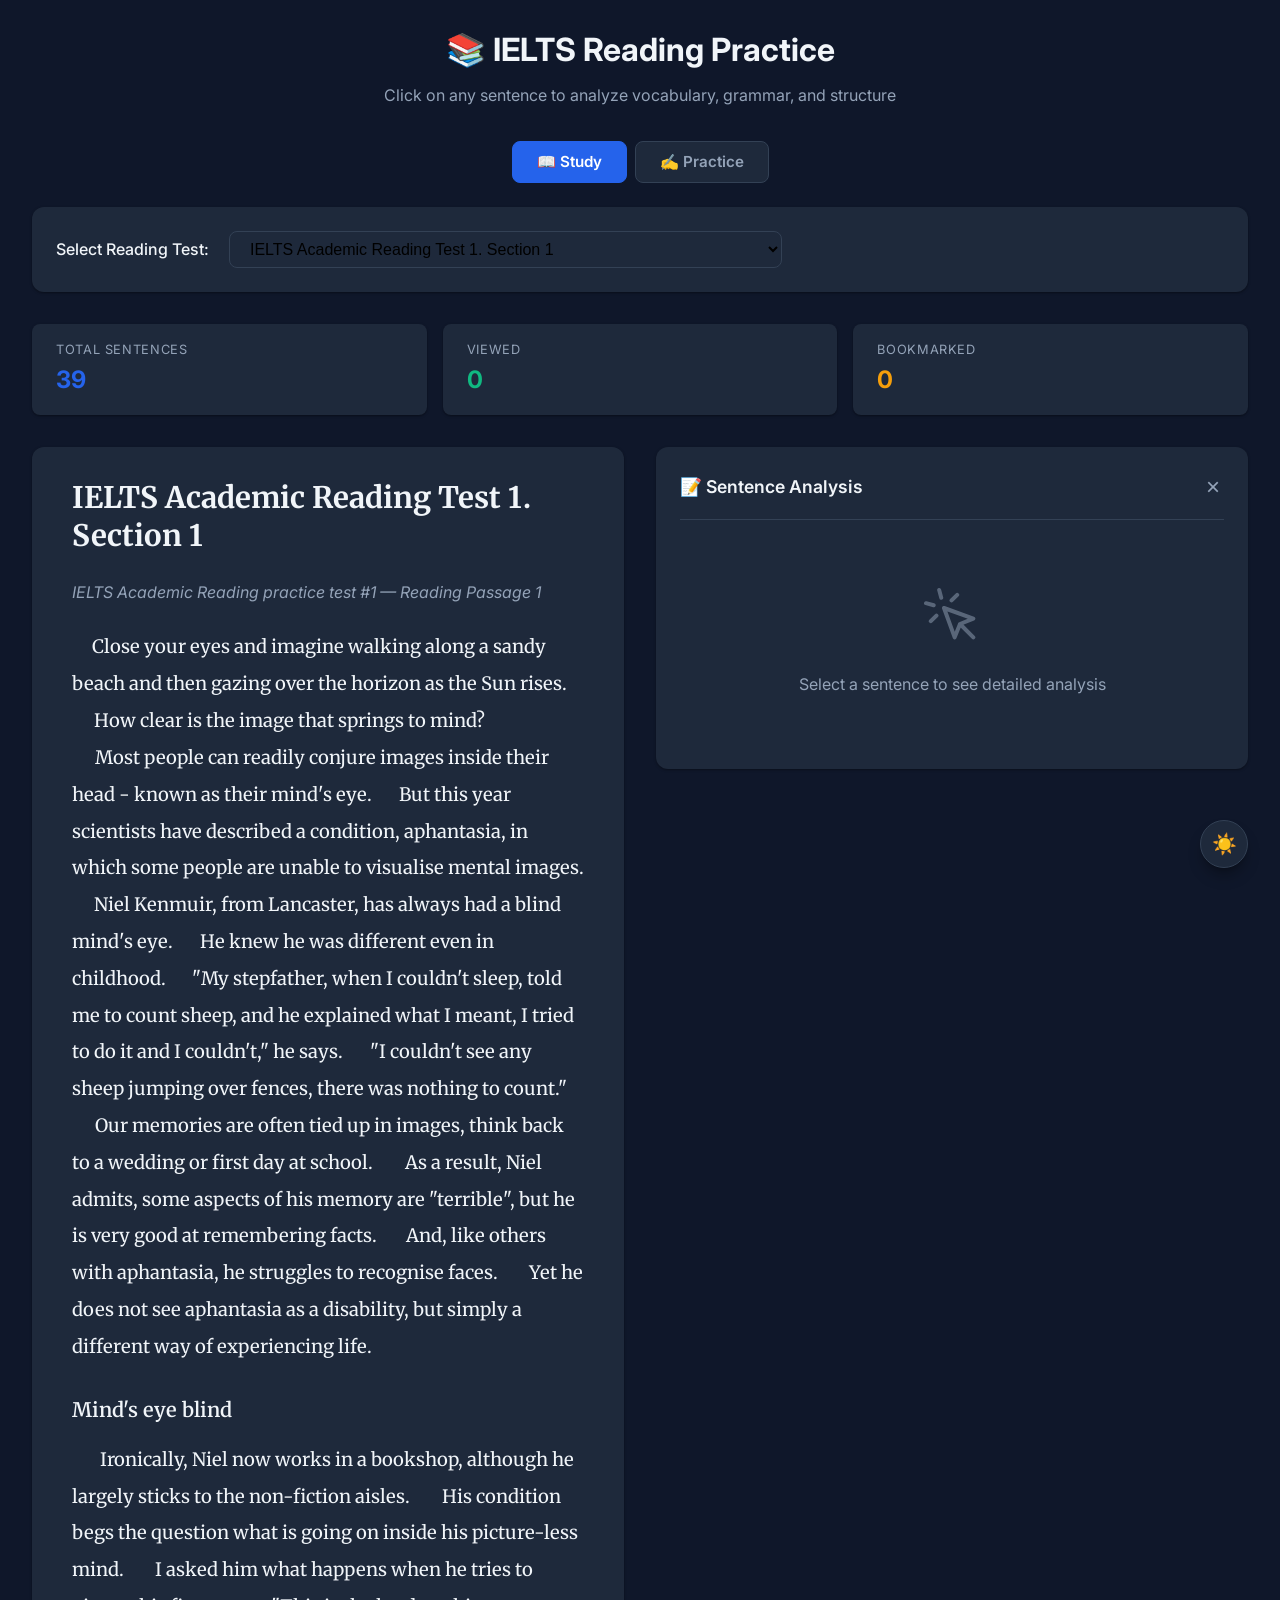
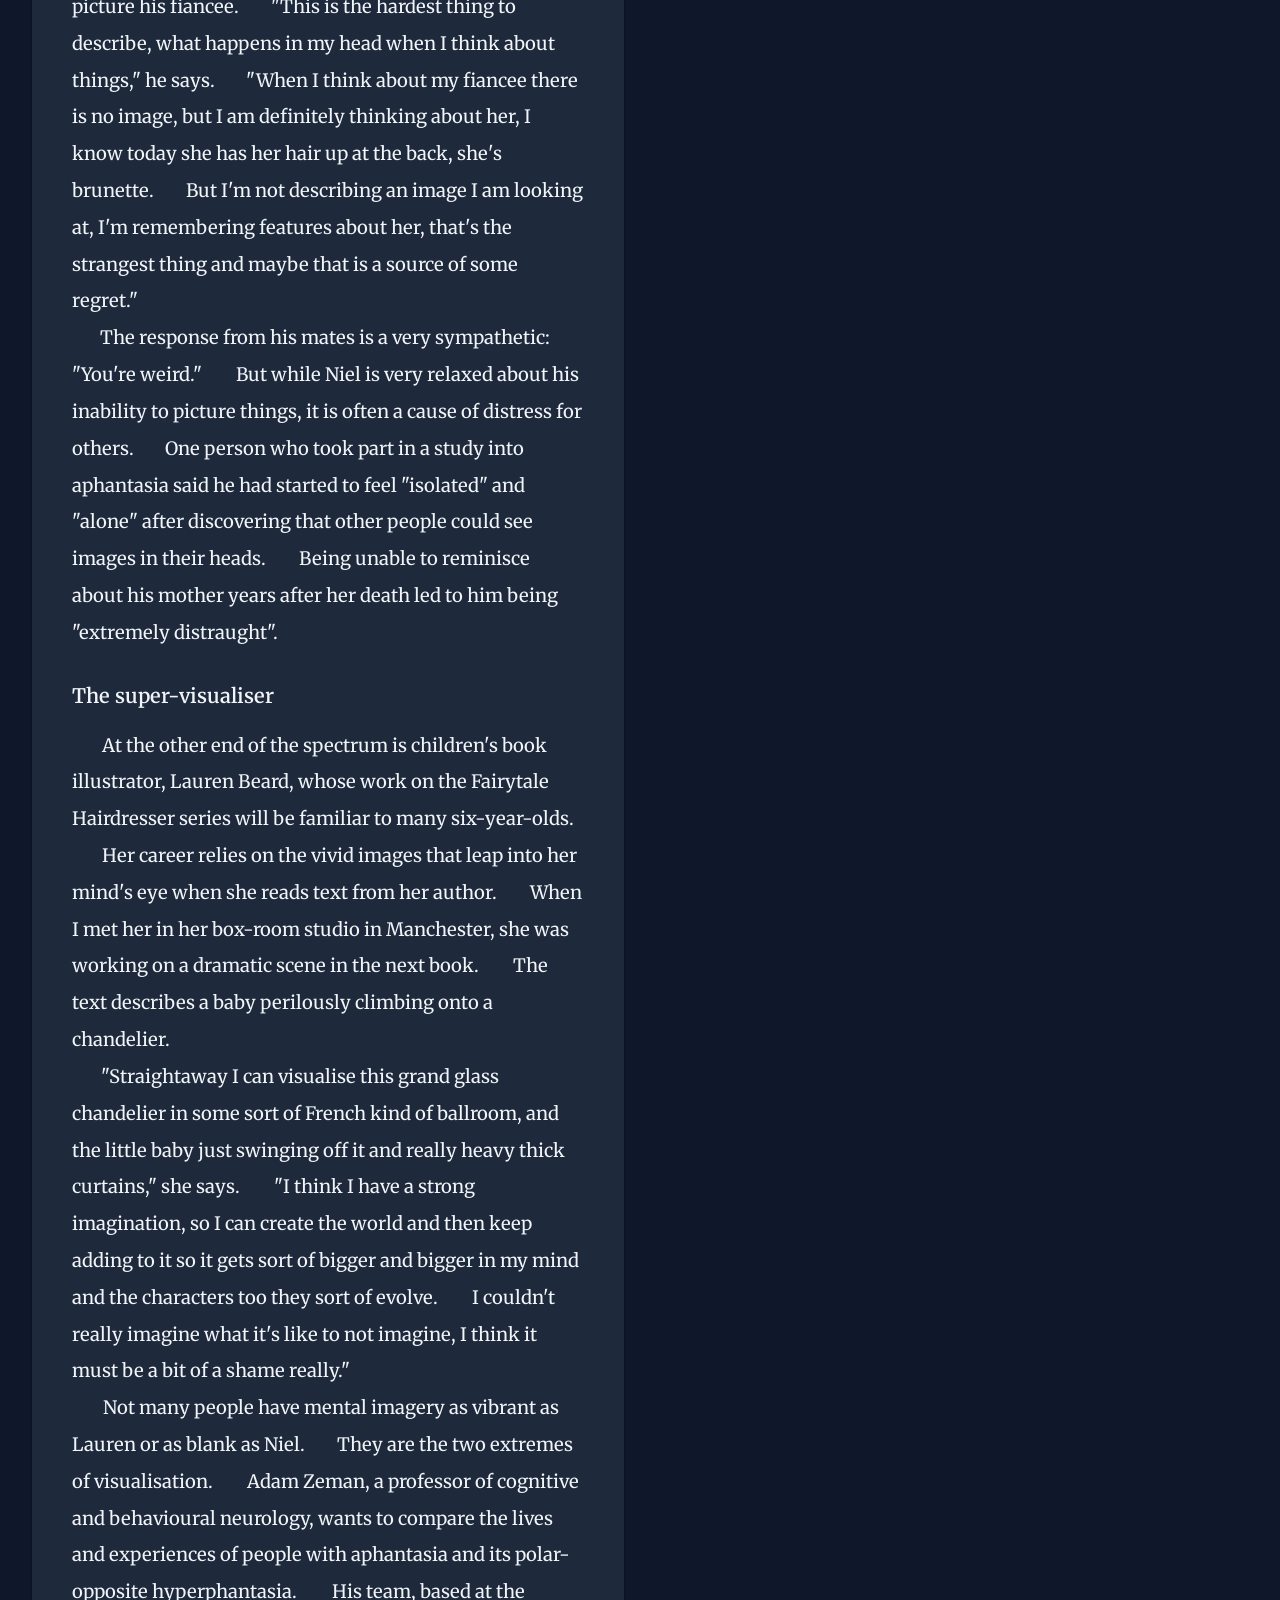
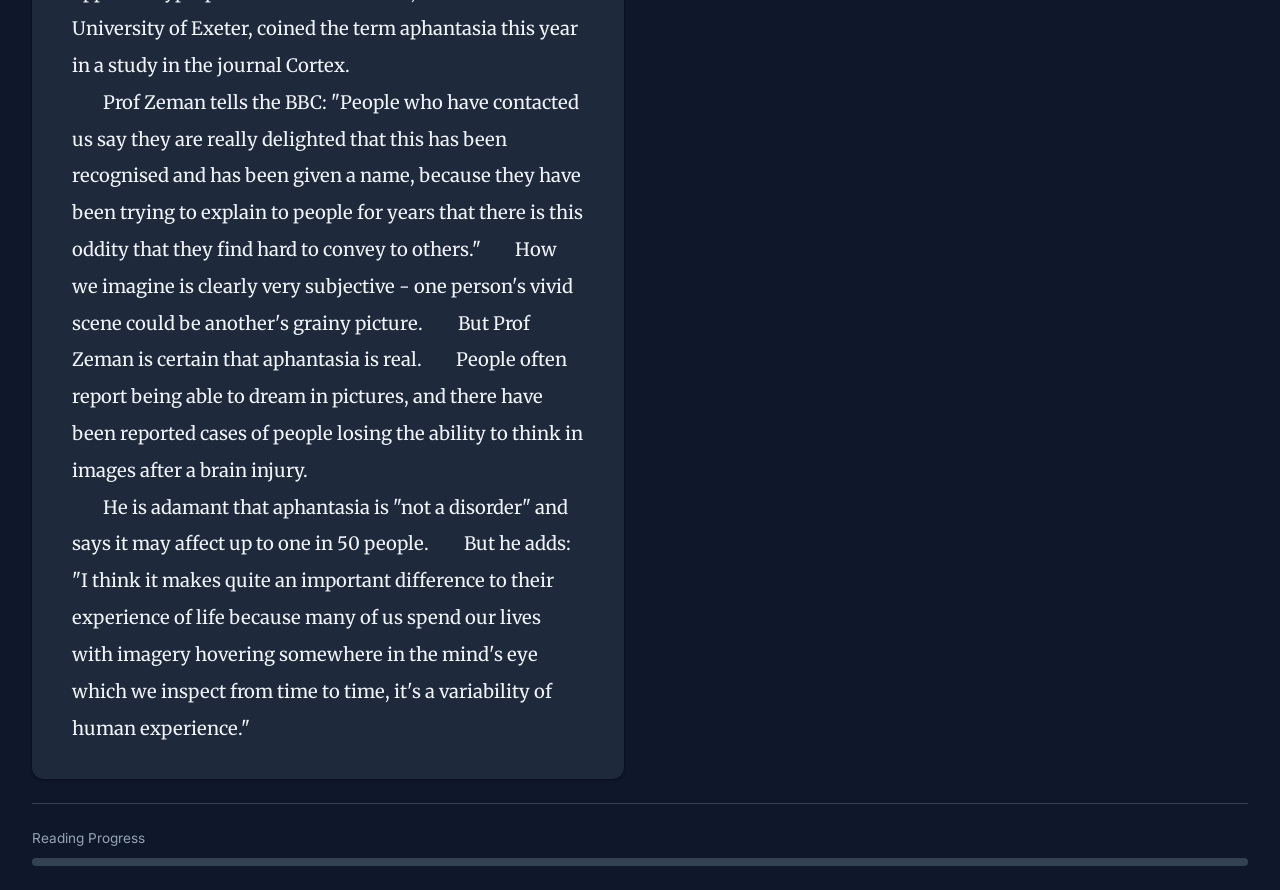
==== index.html @ 3f04c684 "Initial commit" ====
<!DOCTYPE html>
<html lang="en">
<head>
    <meta charset="UTF-8">
    <meta name="viewport" content="width=device-width, initial-scale=1.0, viewport-fit=cover">
    <title>IELTS Reading — Study</title>
    <link href="https://fonts.googleapis.com/css2?family=Inter:wght@300;400;500;600;700&family=Merriweather:ital,wght@0,300;0,400;1,300;1,400&display=swap" rel="stylesheet">
    <link rel="stylesheet" href="css/style.css">
</head>
<body>
    <div class="container">
        <header>
            <h1>📚 IELTS Reading Practice</h1>
            <p class="subtitle">Click on any sentence to analyze vocabulary, grammar, and structure</p>
        </header>

        <nav class="top-nav" id="topNav">
            <button class="hamburger" id="hamburgerBtn" aria-label="Toggle menu">☰</button>
            <a href="index.html" class="active">📖 Study</a>
            <a href="questions.html">✍️ Practice</a>
        </nav>

        <div class="test-selector">
            <label for="testSelect">Select Reading Test:</label>
            <select id="testSelect">
                <!-- Options will be populated by JavaScript -->
            </select>
        </div>

        <div class="stats-bar">
            <div class="stat-card">
                <div class="stat-label">Total Sentences</div>
                <div class="stat-value primary" id="totalSentences">0</div>
            </div>
            <div class="stat-card">
                <div class="stat-label">Viewed</div>
                <div class="stat-value success" id="viewedSentences">0</div>
            </div>
            <div class="stat-card">
                <div class="stat-label">Bookmarked</div>
                <div class="stat-value warning" id="bookmarkedSentences">0</div>
            </div>
        </div>

        <div class="main-layout">
            <div class="reading-section">
                <h2 class="reading-title" id="readingTitle"></h2>
                <p class="reading-subtitle" id="readingSubtitle"></p>
                <div class="reading-content" id="readingContent">
                    <!-- Sentences will be rendered here -->
                </div>
            </div>

            <div class="analysis-panel">
                <div class="panel-header">
                    <div class="panel-title">📝 Sentence Analysis</div>
                    <button class="close-btn" id="closePanel" title="Close panel">&times;</button>
                </div>

                <div class="panel-placeholder" id="panelPlaceholder">
                    <svg xmlns="http://www.w3.org/2000/svg" fill="none" viewBox="0 0 24 24" stroke="currentColor">
                        <path stroke-linecap="round" stroke-linejoin="round" stroke-width="1.5" d="M15 15l-2 5L9 9l11 4-5 2zm0 0l5 5M7.188 2.239l.777 2.897M5.136 7.965l-2.898-.777M13.95 4.05l-2.122 2.122m-5.657 5.656l-2.12 2.122" />
                    </svg>
                    <p>Select a sentence to see detailed analysis</p>
                </div>

                <div class="analysis-content" id="analysisContent">
                    <div class="original-sentence" id="originalSentence"></div>

                    <div class="analysis-section" id="vocabSection">
                        <div class="analysis-label">
                            <span class="icon icon-vocab">A</span>
                            Vocabulary
                        </div>
                        <div class="vocab-list" id="vocabList"></div>
                    </div>

                    <div class="analysis-section" id="grammarSection">
                        <div class="analysis-label">
                            <span class="icon icon-grammar">G</span>
                            Grammar
                        </div>
                        <div id="grammarList"></div>
                    </div>

                    <div class="analysis-section" id="structureSection">
                        <div class="analysis-label">
                            <span class="icon icon-structure">S</span>
                            Sentence Structure
                        </div>
                        <div id="structureList"></div>
                    </div>

                    <div class="analysis-section" id="noteSection">
                        <div class="analysis-label">
                            <span class="icon icon-note">N</span>
                            Study Notes
                        </div>
                        <div id="noteList"></div>
                    </div>

                    <div style="margin-top: 1rem;">
                        <button class="bookmark-btn" id="bookmarkBtn">
                            <span id="bookmarkIcon">☆</span>
                            <span id="bookmarkText">Bookmark this sentence</span>
                        </button>
                    </div>
                </div>
            </div>
        </div>

        <div class="progress-section">
            <div class="progress-label">Reading Progress</div>
            <div class="progress-bar">
                <div class="progress-fill" id="progressFill" style="width: 0%"></div>
            </div>
        </div>
    </div>

    <button class="theme-toggle" id="themeToggle" title="Toggle dark mode">🌙</button>

    <!-- Reading test data: add a new test here -->
    <script src="tests/academic-1-1.js"></script>
    <script src="tests/academic-1-2.js"></script>
    <script src="tests/academic-1-3.js"></script>
    <script src="tests/academic-10-1.js"></script>
    <script src="tests/academic-10-2.js"></script>
    <script src="tests/academic-10-3.js"></script>
    <script src="tests/academic-11-1.js"></script>
    <script src="tests/academic-11-2.js"></script>
    <script src="tests/academic-11-3.js"></script>
    <script src="tests/academic-2-1.js"></script>
    <script src="tests/academic-2-2.js"></script>
    <script src="tests/academic-2-3.js"></script>
    <script src="tests/academic-3-1.js"></script>
    <script src="tests/academic-3-2.js"></script>
    <script src="tests/academic-3-3.js"></script>
    <script src="tests/academic-4-1.js"></script>
    <script src="tests/academic-4-2.js"></script>
    <script src="tests/academic-4-3.js"></script>
    <script src="tests/academic-5-1.js"></script>
    <script src="tests/academic-5-2.js"></script>
    <script src="tests/academic-5-3.js"></script>
    <script src="tests/academic-6-1.js"></script>
    <script src="tests/academic-6-2.js"></script>
    <script src="tests/academic-6-3.js"></script>
    <script src="tests/academic-7-1.js"></script>
    <script src="tests/academic-7-2.js"></script>
    <script src="tests/academic-7-3.js"></script>
    <script src="tests/academic-8-1.js"></script>
    <script src="tests/academic-8-2.js"></script>
    <script src="tests/academic-8-3.js"></script>
    <script src="tests/academic-9-1.js"></script>
    <script src="tests/academic-9-2.js"></script>
    <script src="tests/academic-9-3.js"></script>
    <script src="tests/aphantasia.js"></script>
    <script src="tests/general-1-1.js"></script>
    <script src="tests/general-1-2.js"></script>
    <script src="tests/general-1-3.js"></script>
    <script src="tests/general-2-1.js"></script>
    <script src="tests/general-2-2.js"></script>
    <script src="tests/general-2-3.js"></script>
    <script src="tests/general-4-1.js"></script>
    <script src="tests/general-4-2.js"></script>
    <script src="tests/villains-crooks-gangsters.js"></script>

    <script src="js/common.js"></script>
    <script src="js/app.js"></script>
    <script>
        document.getElementById('hamburgerBtn')?.addEventListener('click', function() {
            document.getElementById('topNav').classList.toggle('open');
        });
    </script>

    <div class="mobile-backdrop" id="mobileBackdrop"></div>
    <div class="mobile-bottom-sheet" id="mobileBottomSheet">
        <div class="mobile-sheet-header">
            <span id="mobileSheetTitle">Sentence Analysis</span>
            <button class="mobile-close-btn" id="mobileCloseBtn">&times;</button>
        </div>
        <div class="mobile-sheet-content">
            <div id="mobileOriginalSentence" class="mobile-original-sentence"></div>
            <div class="analysis-section" id="mobileVocabSection">
                <div class="analysis-label">
                    <span class="icon icon-vocab">A</span>
                    Vocabulary
                </div>
                <div class="vocab-list" id="mobileVocabList"></div>
            </div>
            <div class="analysis-section" id="mobileGrammarSection">
                <div class="analysis-label">
                    <span class="icon icon-grammar">G</span>
                    Grammar
                </div>
                <div id="mobileGrammarList"></div>
            </div>
            <div class="analysis-section" id="mobileStructureSection">
                <div class="analysis-label">
                    <span class="icon icon-structure">S</span>
                    Sentence Structure
                </div>
                <div id="mobileStructureList"></div>
            </div>
            <div class="analysis-section" id="mobileNoteSection">
                <div class="analysis-label">
                    <span class="icon icon-note">N</span>
                    Study Notes
                </div>
                <div id="mobileNoteList"></div>
            </div>
            <button class="bookmark-btn mobile-bookmark-btn" id="mobileBookmarkBtn">
                <span id="mobileBookmarkIcon">☆</span>
                <span id="mobileBookmarkText">Bookmark this sentence</span>
            </button>
        </div>
    </div>
</body>
</html>
---- css/style.css ----
:root {
    --primary: #2563eb;
    --primary-light: #3b82f6;
    --primary-dark: #1d4ed8;
    --secondary: #64748b;
    --success: #10b981;
    --warning: #f59e0b;
    --danger: #ef4444;
    --bg: #f8fafc;
    --surface: #ffffff;
    --surface-hover: #f1f5f9;
    --text: #1e293b;
    --text-secondary: #64748b;
    --border: #e2e8f0;
    --shadow: 0 1px 3px 0 rgb(0 0 0 / 0.1), 0 1px 2px -1px rgb(0 0 0 / 0.1);
    --shadow-lg: 0 10px 15px -3px rgb(0 0 0 / 0.1), 0 4px 6px -4px rgb(0 0 0 / 0.1);
    --radius: 8px;
    --radius-lg: 12px;
}

* {
    margin: 0;
    padding: 0;
    box-sizing: border-box;
}

body {
    font-family: 'Inter', -apple-system, BlinkMacSystemFont, sans-serif;
    background: var(--bg);
    color: var(--text);
    line-height: 1.6;
    min-height: 100vh;
}

.container {
    max-width: 100%;
    margin: 0 auto;
    padding: 1.5rem 2rem;
}

header {
    text-align: center;
    margin-bottom: 2rem;
}

h1 {
    font-size: 2rem;
    font-weight: 700;
    color: var(--text);
    margin-bottom: 0.5rem;
}

.subtitle {
    color: var(--text-secondary);
    font-size: 1rem;
}

/* Top navigation between the two pages */
.top-nav {
    display: flex;
    justify-content: center;
    gap: 0.5rem;
    margin-bottom: 1.5rem;
    flex-wrap: wrap;
}

.hamburger {
    display: none;
    background: none;
    border: 1px solid var(--border);
    border-radius: var(--radius);
    padding: 0.5rem 1rem;
    font-size: 1.2rem;
    cursor: pointer;
    color: var(--text-secondary);
    transition: all 0.2s;
}

.hamburger:hover {
    border-color: var(--primary);
    color: var(--primary);
}

@media (max-width: 768px) {
    .hamburger {
        display: block;
    }
    
    .top-nav {
        flex-direction: column;
        gap: 0;
        max-height: 0;
        overflow: hidden;
        transition: max-height 0.3s ease;
    }
    
    .top-nav.open {
        max-height: 200px;
    }
    
    .top-nav a {
        padding: 0.75rem 1rem;
        font-size: 1rem;
        border-radius: 0;
        border-bottom: 1px solid var(--border);
    }
    
    .top-nav a.active {
        background: var(--primary);
        border-color: var(--primary);
        color: white;
    }
}

.top-nav a {
    text-decoration: none;
    padding: 0.5rem 1.5rem;
    border-radius: var(--radius);
    font-size: 0.95rem;
    font-weight: 600;
    color: var(--text-secondary);
    border: 1px solid var(--border);
    background: var(--surface);
    transition: all 0.2s;
}

.top-nav a:hover {
    border-color: var(--primary);
    color: var(--primary);
}

.top-nav a.active {
    background: var(--primary);
    border-color: var(--primary);
    color: white;
}

/* Reading Test Selector */
.test-selector {
    background: var(--surface);
    border-radius: var(--radius-lg);
    padding: 1.5rem;
    margin-bottom: 2rem;
    box-shadow: var(--shadow);
}

.test-selector label {
    font-weight: 500;
    margin-right: 1rem;
    color: var(--text);
}

.test-selector select {
    padding: 0.5rem 1rem;
    border: 1px solid var(--border);
    border-radius: var(--radius);
    font-size: 1rem;
    background: var(--surface);
    cursor: pointer;
    min-width: 300px;
}

.test-selector select:focus {
    outline: none;
    border-color: var(--primary);
    box-shadow: 0 0 0 3px rgba(37, 99, 235, 0.1);
}

/* Main Layout */
.main-layout {
    display: grid;
    grid-template-columns: 1fr 1fr;
    gap: 2rem;
    min-height: calc(100vh - 200px);
}

@media (max-width: 768px) {
    .container {
        padding: 1rem;
    }
    
    header h1 {
        font-size: 1.5rem;
    }
    
    .subtitle {
        font-size: 0.9rem;
    }
    
    .test-selector select {
        min-width: 100%;
    }
    
    .stats-bar {
        flex-direction: column;
        gap: 0.75rem;
    }
    
    .stat-card {
        min-width: 100%;
        padding: 0.75rem 1rem;
    }
    
    .main-layout {
        grid-template-columns: 1fr;
        gap: 1rem;
        min-height: auto;
    }
    
    .reading-section {
        padding: 1.5rem;
    }
    
    .reading-title {
        font-size: 1.5rem;
    }
    
    .reading-content {
        font-size: 1rem;
    }
    
    .section-heading {
        font-size: 1.125rem;
        margin: 1rem 0 0.5rem;
    }
    
    .sentence {
        padding: 0.25rem;
        margin: 0 -0.25rem;
    }
    
    .analysis-panel {
        position: static;
        max-height: none;
        margin-top: 1rem;
    }
    
    .top-nav {
        flex-direction: row;
        justify-content: center;
        gap: 0.25rem;
    }
    
    .top-nav a {
        padding: 0.5rem 0.75rem;
        font-size: 0.9rem;
    }
    
    .theme-toggle {
        bottom: 1rem;
        right: 1rem;
        width: 44px;
        height: 44px;
        font-size: 1.2rem;
    }
    
    .answer-options {
        flex-direction: column;
    }
    
    .gap-inputs input {
        min-width: 100px;
    }
}

@media (max-width: 480px) {
    .container {
        padding: 0.75rem;
    }
    
    header h1 {
        font-size: 1.25rem;
    }
    
    .subtitle {
        font-size: 0.85rem;
    }
    
    .test-selector label {
        display: none;
    }
    
    .test-selector select {
        padding: 0.5rem;
        font-size: 0.85rem;
    }
    
    .stats-bar {
        gap: 0.5rem;
    }
    
    .stat-card {
        padding: 0.5rem 0.75rem;
        min-width: 100%;
    }
    
    .stat-value {
        font-size: 1.25rem;
    }
    
    .main-layout {
        gap: 0.75rem;
    }
    
    .reading-section {
        padding: 1rem;
    }
    
    .reading-title {
        font-size: 1.3rem;
    }
    
    .reading-content {
        font-size: 0.95rem;
        line-height: 1.4;
    }
    
    .section-heading {
        font-size: 1rem;
        margin: 0.75rem 0 0.5rem;
    }
    
    .sentence {
        padding: 0.15rem 0.25rem;
        margin: 0 -0.25rem;
        font-size: 0.95rem;
    }
    
    .sentence-number {
        font-size: 0.65rem;
    }
    
    .analysis-panel {
        padding: 1rem 0.75rem;
    }
    
    .panel-header {
        margin-bottom: 0.5rem;
    }
    
    .panel-title {
        font-size: 0.9rem;
    }
    
    .question-group-title {
        font-size: 1rem;
    }
    
    .question-item {
        padding: 0.75rem;
    }
    
    .question-text {
        font-size: 0.9rem;
    }
    
    .answer-options {
        flex-direction: column;
    }
    
    .opt-btn {
        padding: 0.5rem 0.75rem;
        font-size: 0.8rem;
    }
    
    .gap-inputs input {
        min-width: 120px;
        font-size: 0.85rem;
        padding: 0.4rem 0.5rem;
    }
    
    .check-btn,
    .reset-btn {
        padding: 0.4rem 0.75rem;
        font-size: 0.75rem;
    }
    
    .feedback {
        font-size: 0.8rem;
    }
    
    .explanation {
        font-size: 0.75rem;
        padding: 0.4rem 0.5rem;
    }
    
    .sentence.active {
        border-radius: 2px;
    }
    
    .theme-toggle {
        bottom: 0.75rem;
        right: 0.75rem;
        width: 40px;
        height: 40px;
        font-size: 1rem;
    }
}

/* Reading Section */
.reading-section {
    background: var(--surface);
    border-radius: var(--radius-lg);
    padding: 2rem 2.5rem;
    box-shadow: var(--shadow);
}

.reading-title {
    font-family: 'Merriweather', Georgia, serif;
    font-size: 1.85rem;
    font-weight: 700;
    margin-bottom: 1.5rem;
    color: var(--text);
    line-height: 1.3;
}

.reading-subtitle {
    font-size: 1rem;
    color: var(--text-secondary);
    margin-bottom: 1.5rem;
    font-style: italic;
}

.reading-content {
    font-family: 'Merriweather', Georgia, serif;
    font-size: 1.15rem;
    line-height: 2;
}

.section-heading {
    font-family: 'Merriweather', Georgia, serif;
    font-size: 1.25rem;
    font-weight: 600;
    margin: 1.5rem 0 0.75rem;
    color: var(--text);
}

/* Sentence highlighting */
.sentence {
    cursor: pointer;
    padding: 0.25rem 0.5rem;
    margin: 0 -0.5rem;
    border-radius: 4px;
    transition: all 0.2s ease;
    border-left: 3px solid transparent;
}

.sentence:hover {
    background: var(--surface-hover);
}

.sentence.active {
    background: #eff6ff;
    border-left-color: var(--primary);
}

.sentence-number {
    display: inline-block;
    font-size: 0.75rem;
    color: var(--text-secondary);
    margin-right: 0.5rem;
    font-family: 'Inter', sans-serif;
    font-weight: 500;
    opacity: 0;
    transition: opacity 0.2s;
}

.sentence:hover .sentence-number,
.sentence.active .sentence-number {
    opacity: 1;
}

/* Questions */
.questions-instructions {
    background: var(--surface-hover);
    padding: 0.75rem 1rem;
    border-radius: var(--radius);
    margin-bottom: 1.5rem;
    font-size: 0.9rem;
    color: var(--text-secondary);
    line-height: 1.5;
}

.question-group-title {
    font-family: 'Merriweather', Georgia, serif;
    font-size: 1.1rem;
    font-weight: 600;
    margin: 1.5rem 0 0.75rem;
    color: var(--text);
    padding-bottom: 0.5rem;
    border-bottom: 1px solid var(--border);
}

.question-item {
    background: var(--surface);
    border: 1px solid var(--border);
    border-radius: var(--radius);
    padding: 1rem;
    margin-bottom: 0.75rem;
}

.question-number {
    display: inline-block;
    background: var(--primary);
    color: white;
    font-size: 0.75rem;
    font-weight: 600;
    padding: 0.15rem 0.5rem;
    border-radius: 3px;
    margin-right: 0.5rem;
}

.question-text {
    font-size: 0.95rem;
    color: var(--text);
    line-height: 1.6;
    margin-bottom: 0.75rem;
}

.question-text .blank {
    color: var(--primary);
    font-weight: 600;
    border-bottom: 2px solid var(--primary);
    padding: 0 0.25rem;
}

.answer-options {
    display: flex;
    gap: 0.5rem;
    flex-wrap: wrap;
}

.opt-btn {
    background: var(--surface);
    border: 1px solid var(--border);
    border-radius: var(--radius);
    padding: 0.4rem 1rem;
    font-size: 0.85rem;
    font-weight: 600;
    cursor: pointer;
    transition: all 0.15s;
    color: var(--text);
    text-align: left;
    line-height: 1.4;
}

.opt-btn:hover {
    border-color: var(--primary);
    color: var(--primary);
}

.opt-btn.correct {
    background: #d1fae5;
    border-color: var(--success);
    color: #065f46;
}

.opt-btn.wrong {
    background: #fee2e2;
    border-color: var(--danger);
    color: #991b1b;
}

.opt-btn.revealed-correct {
    background: #d1fae5;
    border-color: var(--success);
    color: #065f46;
}

.gap-inputs {
    display: flex;
    gap: 0.5rem;
    align-items: center;
    flex-wrap: wrap;
}

.gap-inputs input {
    flex: 1;
    min-width: 200px;
    padding: 0.5rem 0.75rem;
    border: 1px solid var(--border);
    border-radius: var(--radius);
    font-size: 0.9rem;
    background: var(--surface);
    color: var(--text);
}

.gap-inputs input:focus {
    outline: none;
    border-color: var(--primary);
    box-shadow: 0 0 0 3px rgba(37, 99, 235, 0.1);
}

.check-btn,
.reset-btn {
    background: var(--primary);
    color: white;
    border: none;
    border-radius: var(--radius);
    padding: 0.5rem 1.25rem;
    font-size: 0.85rem;
    font-weight: 600;
    cursor: pointer;
    transition: all 0.2s;
}

.check-btn:hover,
.reset-btn:hover {
    background: var(--primary-dark);
}

.reset-btn {
    background: var(--warning);
}

.reset-btn:hover {
    background: #d97706;
}

.feedback {
    margin-top: 0.5rem;
    font-size: 0.9rem;
    font-weight: 600;
    display: none;
}

.feedback.correct-fb {
    color: var(--success);
}

.feedback.wrong-fb {
    color: var(--danger);
}

.explanation {
    margin-top: 0.5rem;
    font-size: 0.85rem;
    color: var(--text-secondary);
    background: var(--surface-hover);
    padding: 0.5rem 0.75rem;
    border-radius: var(--radius);
    display: none;
    line-height: 1.5;
}

.quiz-controls {
    display: flex;
    gap: 0.5rem;
    margin-top: 1.5rem;
    align-items: center;
    flex-wrap: wrap;
}

.score-display {
    font-size: 1rem;
    font-weight: 700;
    color: var(--primary);
    background: #eff6ff;
    padding: 0.5rem 1rem;
    border-radius: var(--radius);
}

/* Analysis Panel */
.analysis-panel {
    background: var(--surface);
    border-radius: var(--radius-lg);
    padding: 1.5rem;
    box-shadow: var(--shadow);
    overflow-y: auto;
    position: sticky;
    top: 1rem;
    max-height: calc(100vh - 2rem);
    align-self: start;
}

.panel-header {
    display: flex;
    align-items: center;
    justify-content: space-between;
    margin-bottom: 1rem;
    padding-bottom: 1rem;
    border-bottom: 1px solid var(--border);
}

.panel-title {
    font-size: 1.1rem;
    font-weight: 600;
    color: var(--text);
}

.close-btn {
    background: none;
    border: none;
    font-size: 1.5rem;
    cursor: pointer;
    color: var(--text-secondary);
    padding: 0.25rem;
    line-height: 1;
}

.close-btn:hover {
    color: var(--text);
}

.panel-placeholder {
    text-align: center;
    padding: 3rem 1rem;
    color: var(--text-secondary);
}

.panel-placeholder svg {
    width: 64px;
    height: 64px;
    margin-bottom: 1rem;
    opacity: 0.5;
}

.analysis-content {
    display: none;
}

.analysis-content.active {
    display: block;
}

.analysis-section {
    margin-bottom: 1.5rem;
}

.analysis-section:last-child {
    margin-bottom: 0;
}

.analysis-label {
    display: flex;
    align-items: center;
    gap: 0.5rem;
    font-size: 0.875rem;
    font-weight: 600;
    color: var(--text);
    margin-bottom: 0.75rem;
    text-transform: uppercase;
    letter-spacing: 0.05em;
}

.analysis-label .icon {
    width: 20px;
    height: 20px;
    display: flex;
    align-items: center;
    justify-content: center;
    border-radius: 4px;
    font-size: 0.75rem;
}

.icon-vocab {
    background: #dbeafe;
    color: var(--primary);
}

.icon-grammar {
    background: #d1fae5;
    color: var(--success);
}

.icon-structure {
    background: #fef3c7;
    color: var(--warning);
}

.icon-note {
    background: #ede9fe;
    color: #8b5cf6;
}

.original-sentence {
    background: var(--surface-hover);
    padding: 0.6rem 0.75rem;
    border-radius: var(--radius);
    font-family: 'Merriweather', Georgia, serif;
    font-size: 0.88rem;
    line-height: 1.5;
    margin-bottom: 0.75rem;
    border-left: 3px solid var(--primary);
}

.vocab-list {
    display: flex;
    flex-direction: column;
    gap: 0.4rem;
}

.vocab-item {
    background: #f0f9ff;
    padding: 0.35rem 0.6rem;
    border-radius: var(--radius);
    border: 1px solid #bae6fd;
    display: flex;
    flex-wrap: wrap;
    align-items: baseline;
    gap: 0.25rem 0.5rem;
    font-size: 0.88rem;
    line-height: 1.4;
}

.vocab-word {
    font-weight: 600;
    color: var(--primary-dark);
    font-size: 0.95rem;
}

.vocab-phonetic {
    color: var(--text-secondary);
    font-size: 0.8rem;
    margin-left: 0;
}

.vocab-pos {
    display: inline-block;
    background: var(--primary);
    color: white;
    font-size: 0.65rem;
    padding: 0.05rem 0.35rem;
    border-radius: 3px;
    margin-left: 0.25rem;
    font-weight: 500;
}

.vocab-definition {
    font-size: 0.85rem;
    color: var(--text);
    flex: 1 1 auto;
}

.vocab-example {
    font-size: 0.8rem;
    color: var(--text-secondary);
    font-style: italic;
    width: 100%;
}

.vocab-paraphrase {
    font-size: 0.82rem;
    color: var(--primary-dark);
    width: 100%;
    border-top: 1px dashed var(--border);
    padding-top: 0.15rem;
    margin-top: 0.1rem;
}

.vocab-paraphrase em {
    color: var(--primary);
    font-style: normal;
}

.vocab-collocations {
    font-size: 0.8rem;
    color: var(--text-secondary);
    width: 100%;
}

body.dark-theme .vocab-paraphrase {
    color: #93c5fd;
}

.grammar-item {
    background: #f0fdf4;
    padding: 0.35rem 0.6rem;
    border-radius: var(--radius);
    border: 1px solid #bbf7d0;
    margin-bottom: 0.4rem;
    display: flex;
    flex-wrap: wrap;
    align-items: baseline;
    gap: 0.25rem 0.5rem;
    font-size: 0.85rem;
    line-height: 1.4;
}

.grammar-item:last-child {
    margin-bottom: 0;
}

.grammar-pattern {
    font-weight: 600;
    color: #166534;
    font-size: 0.88rem;
}

.grammar-explanation {
    font-size: 0.85rem;
    color: var(--text);
    flex: 1 1 auto;
}

.structure-item {
    background: #fffbeb;
    padding: 0.35rem 0.6rem;
    border-radius: var(--radius);
    border: 1px solid #fde68a;
    margin-bottom: 0.4rem;
    font-size: 0.85rem;
    line-height: 1.4;
}

.structure-item:last-child {
    margin-bottom: 0;
}

.structure-type {
    font-weight: 600;
    color: #92400e;
    font-size: 0.88rem;
}

.structure-explanation {
    margin-top: 0.15rem;
    font-size: 0.85rem;
    color: var(--text);
}

.note-item {
    background: #f5f3ff;
    padding: 0.5rem 0.6rem;
    border-radius: var(--radius);
    border: 1px solid #ddd6fe;
    font-size: 0.85rem;
    color: var(--text);
    line-height: 1.6;
}

/* Stats Bar */
.stats-bar {
    display: flex;
    gap: 1rem;
    margin-bottom: 2rem;
    flex-wrap: wrap;
}

.stat-card {
    background: var(--surface);
    padding: 1rem 1.5rem;
    border-radius: var(--radius);
    box-shadow: var(--shadow);
    flex: 1;
    min-width: 150px;
}

.stat-label {
    font-size: 0.8rem;
    color: var(--text-secondary);
    text-transform: uppercase;
    letter-spacing: 0.05em;
}

.stat-value {
    font-size: 1.5rem;
    font-weight: 700;
    color: var(--text);
}

.stat-value.primary {
    color: var(--primary);
}

.stat-value.success {
    color: var(--success);
}

.stat-value.warning {
    color: var(--warning);
}

/* Progress Tracking */
.progress-section {
    margin-top: 1.5rem;
    padding-top: 1.5rem;
    border-top: 1px solid var(--border);
}

.progress-label {
    font-size: 0.85rem;
    color: var(--text-secondary);
    margin-bottom: 0.5rem;
}

.progress-bar {
    height: 8px;
    background: var(--border);
    border-radius: 4px;
    overflow: hidden;
}

.progress-fill {
    height: 100%;
    background: linear-gradient(90deg, var(--primary), var(--primary-light));
    border-radius: 4px;
    transition: width 0.3s ease;
}

/* Bookmark Button */
.bookmark-btn {
    background: none;
    border: 1px solid var(--border);
    border-radius: var(--radius);
    padding: 0.5rem 1rem;
    font-size: 0.85rem;
    cursor: pointer;
    display: flex;
    align-items: center;
    gap: 0.5rem;
    color: var(--text-secondary);
    transition: all 0.2s;
}

.bookmark-btn:hover {
    border-color: var(--primary);
    color: var(--primary);
}

.bookmark-btn.bookmarked {
    background: #fef3c7;
    border-color: #f59e0b;
    color: #92400e;
}

/* Dark mode toggle */
.theme-toggle {
    position: fixed;
    bottom: 2rem;
    right: 2rem;
    background: var(--surface);
    border: 1px solid var(--border);
    border-radius: 50%;
    width: 48px;
    height: 48px;
    display: flex;
    align-items: center;
    justify-content: center;
    cursor: pointer;
    box-shadow: var(--shadow-lg);
    font-size: 1.25rem;
    transition: all 0.2s;
}

.theme-toggle:hover {
    transform: scale(1.1);
}

/* Animations */
@keyframes fadeIn {
    from { opacity: 0; transform: translateY(10px); }
    to { opacity: 1; transform: translateY(0); }
}

.analysis-content.active {
    animation: fadeIn 0.3s ease;
}

/* Scrollbar styling */
.analysis-panel::-webkit-scrollbar {
    width: 6px;
}

.analysis-panel::-webkit-scrollbar-track {
    background: var(--surface-hover);
    border-radius: 3px;
}

.analysis-panel::-webkit-scrollbar-thumb {
    background: var(--border);
    border-radius: 3px;
}

.analysis-panel::-webkit-scrollbar-thumb:hover {
    background: var(--text-secondary);
}

/* Print styles */
@media print {
    .analysis-panel,
    .theme-toggle,
    .test-selector,
    .stats-bar,
    .top-nav {
        display: none !important;
    }

    .main-layout {
        grid-template-columns: 1fr;
    }

    .sentence {
        cursor: default;
    }

    .sentence:hover {
        background: none;
    }
}

/* Dark Theme */
body.dark-theme {
    --bg: #0f172a;
    --surface: #1e293b;
    --surface-hover: #334155;
    --text: #f1f5f9;
    --text-secondary: #94a3b8;
    --border: #334155;
    --shadow: 0 1px 3px 0 rgb(0 0 0 / 0.3), 0 1px 2px -1px rgb(0 0 0 / 0.3);
    --shadow-lg: 0 10px 15px -3px rgb(0 0 0 / 0.3), 0 4px 6px -4px rgb(0 0 0 / 0.3);
}

body.dark-theme .vocab-item {
    background: #1e3a5f;
    border-color: #2563eb;
}

body.dark-theme .vocab-word {
    color: #60a5fa;
}

body.dark-theme .grammar-item {
    background: #14532d;
    border-color: #22c55e;
}

body.dark-theme .grammar-pattern {
    color: #4ade80;
}

body.dark-theme .structure-item {
    background: #451a03;
    border-color: #f59e0b;
}

body.dark-theme .structure-type {
    color: #fbbf24;
}

body.dark-theme .note-item {
    background: #2e1065;
    border-color: #a78bfa;
}

body.dark-theme .original-sentence {
    background: #1e293b;
    border-left-color: #60a5fa;
}

body.dark-theme .sentence.active {
    background: #1e3a5f;
    border-left-color: #3b82f6;
}

body.dark-theme .bookmark-btn.bookmarked {
    background: #451a03;
    border-color: #f59e0b;
    color: #fbbf24;
}

body.dark-theme .stat-card,
body.dark-theme .question-item {
    background: #1e293b;
}

body.dark-theme .opt-btn.correct,
body.dark-theme .opt-btn.revealed-correct {
    background: #14532d;
    border-color: #22c55e;
    color: #4ade80;
}

body.dark-theme .opt-btn.wrong {
    background: #7f1d1d;
    border-color: #ef4444;
    color: #fca5a5;
}

body.dark-theme .feedback.correct-fb {
    color: #4ade80;
}

body.dark-theme .feedback.wrong-fb {
    color: #fca5a5;
}

body.dark-theme .score-display {
    background: #1e3a5f;
}

body.dark-theme .top-nav a.active {
    background: var(--primary);
    border-color: var(--primary);
    color: white;
}
/* Mobile Bottom Sheet */
.mobile-backdrop {
    display: none;
    position: fixed;
    top: 0;
    left: 0;
    right: 0;
    bottom: 0;
    background: rgba(0, 0, 0, 0.5);
    z-index: 1000;
}

.mobile-backdrop.active {
    display: block;
}

.mobile-bottom-sheet {
    display: none;
    position: fixed;
    bottom: 0;
    left: 0;
    right: 0;
    background: var(--surface);
    border-top-left-radius: var(--radius-lg);
    border-top-right-radius: var(--radius-lg);
    box-shadow: var(--shadow-lg);
    z-index: 1050;
    max-height: 75vh;
    overflow-y: auto;
    transform: translateY(100%);
    transition: transform 0.3s ease, opacity 0.3s ease;
}

.mobile-bottom-sheet.active {
    display: block;
    transform: translateY(0);
}

@media (max-width: 768px) {
    .mobile-backdrop,
    .mobile-bottom-sheet {
        display: none; /* Initially hidden */
    }
    
    /* Hide desktop analysis panel on mobile */
    .analysis-panel {
        display: none;
    }
}

.mobile-sheet-header {
    display: flex;
    justify-content: space-between;
    align-items: center;
    padding: 1rem;
    border-bottom: 1px solid var(--border);
}

.mobile-sheet-title {
    font-weight: 600;
    font-size: 1.1rem;
    color: var(--text);
}

.mobile-close-btn {
    background: none;
    border: none;
    font-size: 1.5rem;
    cursor: pointer;
    color: var(--text-secondary);
    padding: 0.25rem;
    line-height: 1;
}

.mobile-close-btn:hover {
    color: var(--text);
}

.mobile-sheet-content {
    padding: 1rem;
}

.mobile-original-sentence {
    background: var(--surface-hover);
    padding: 0.75rem 1rem;
    border-radius: var(--radius);
    font-family: 'Merriweather', Georgia, serif;
    font-size: 0.95rem;
    line-height: 1.5;
    margin-bottom: 1rem;
    border-left: 3px solid var(--primary);
}

.mobile-bookmark-btn {
    width: 100%;
    text-align: left;
    justify-content: flex-start;
    padding: 0.75rem 1rem;
    margin-top: 1rem;
}
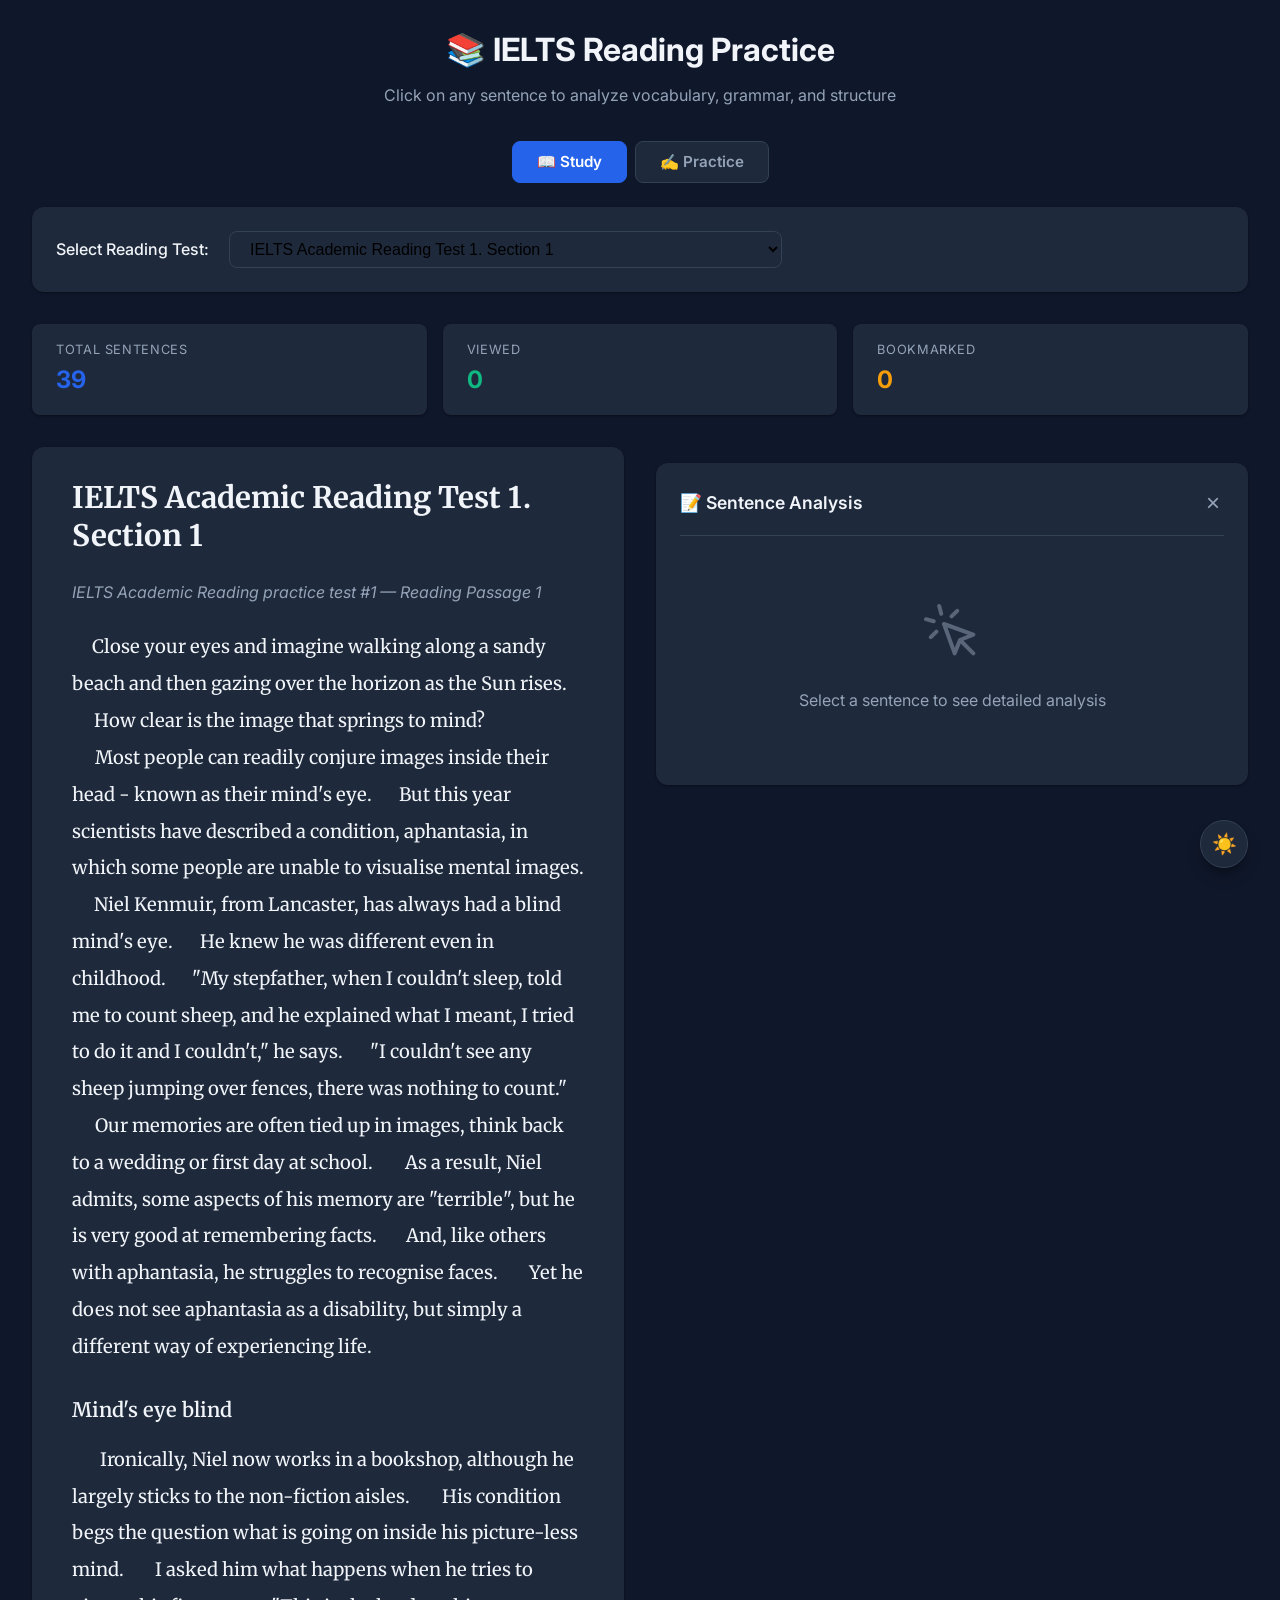
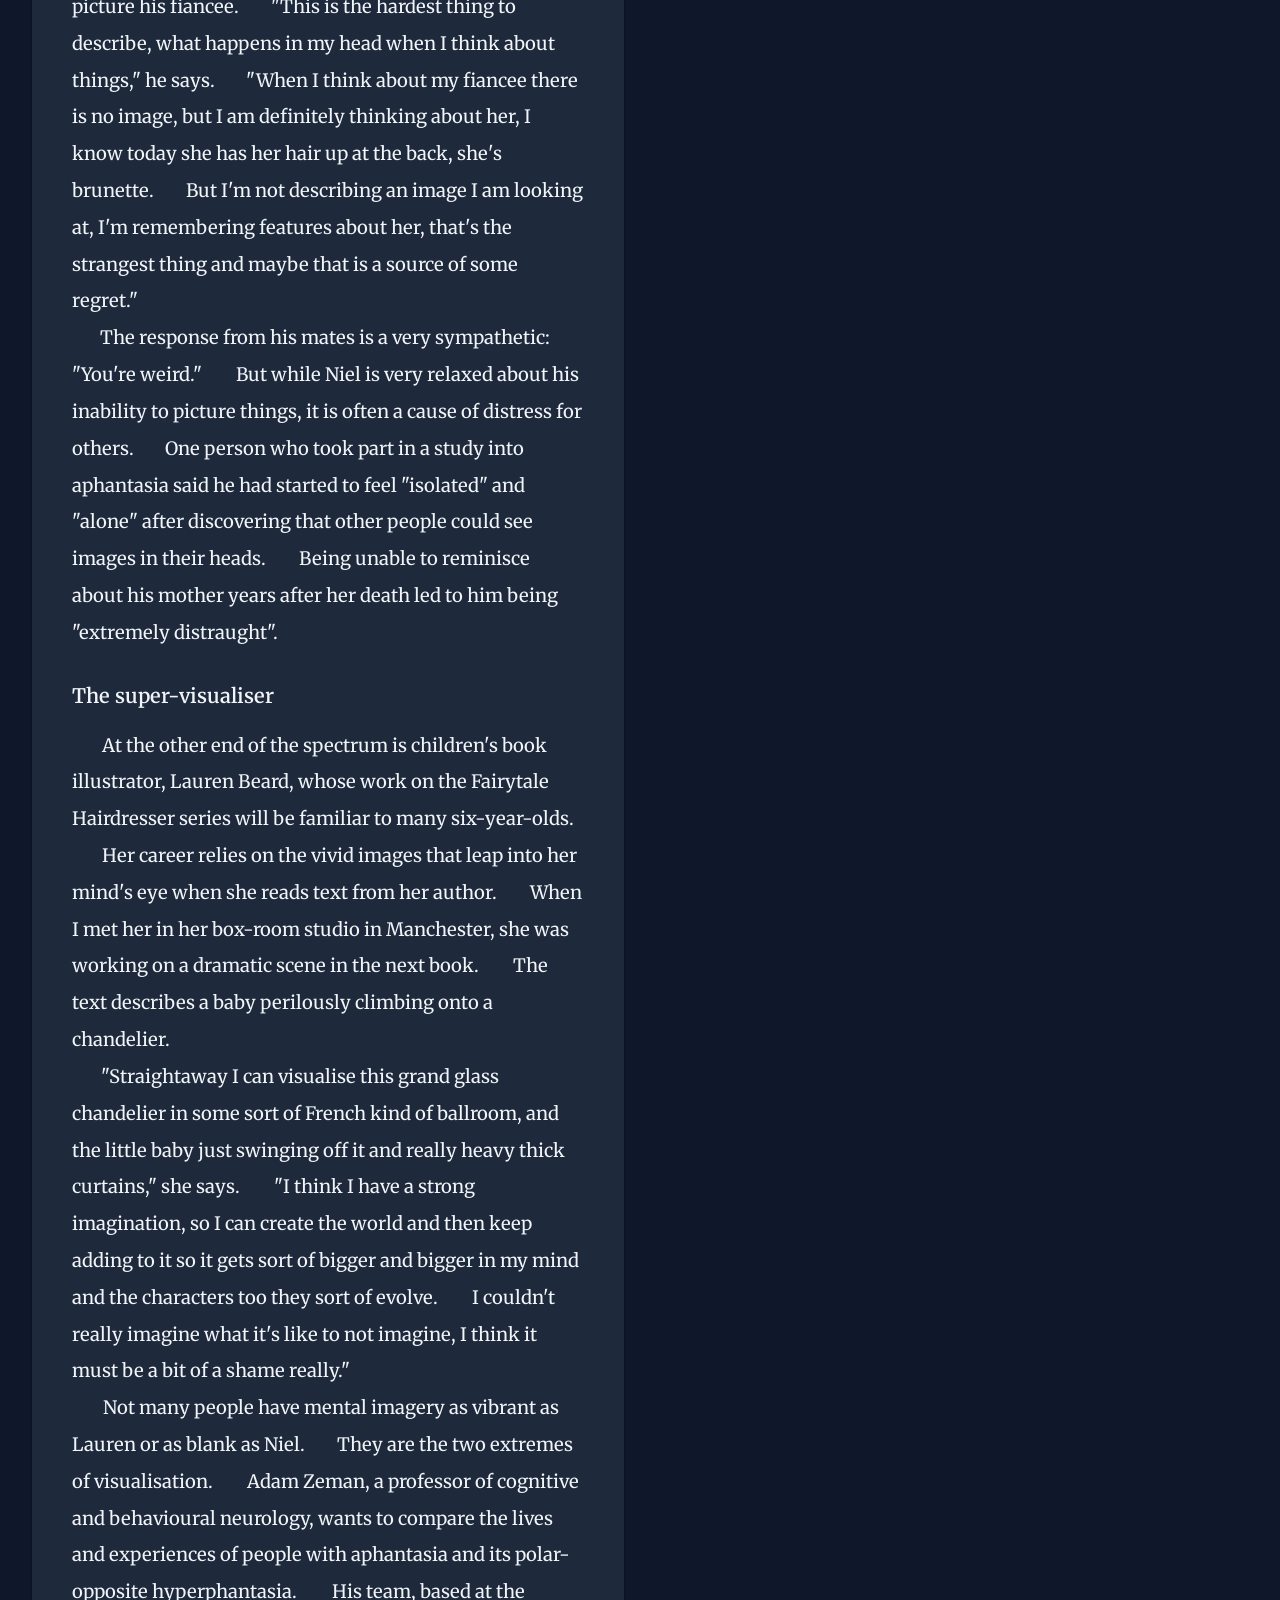
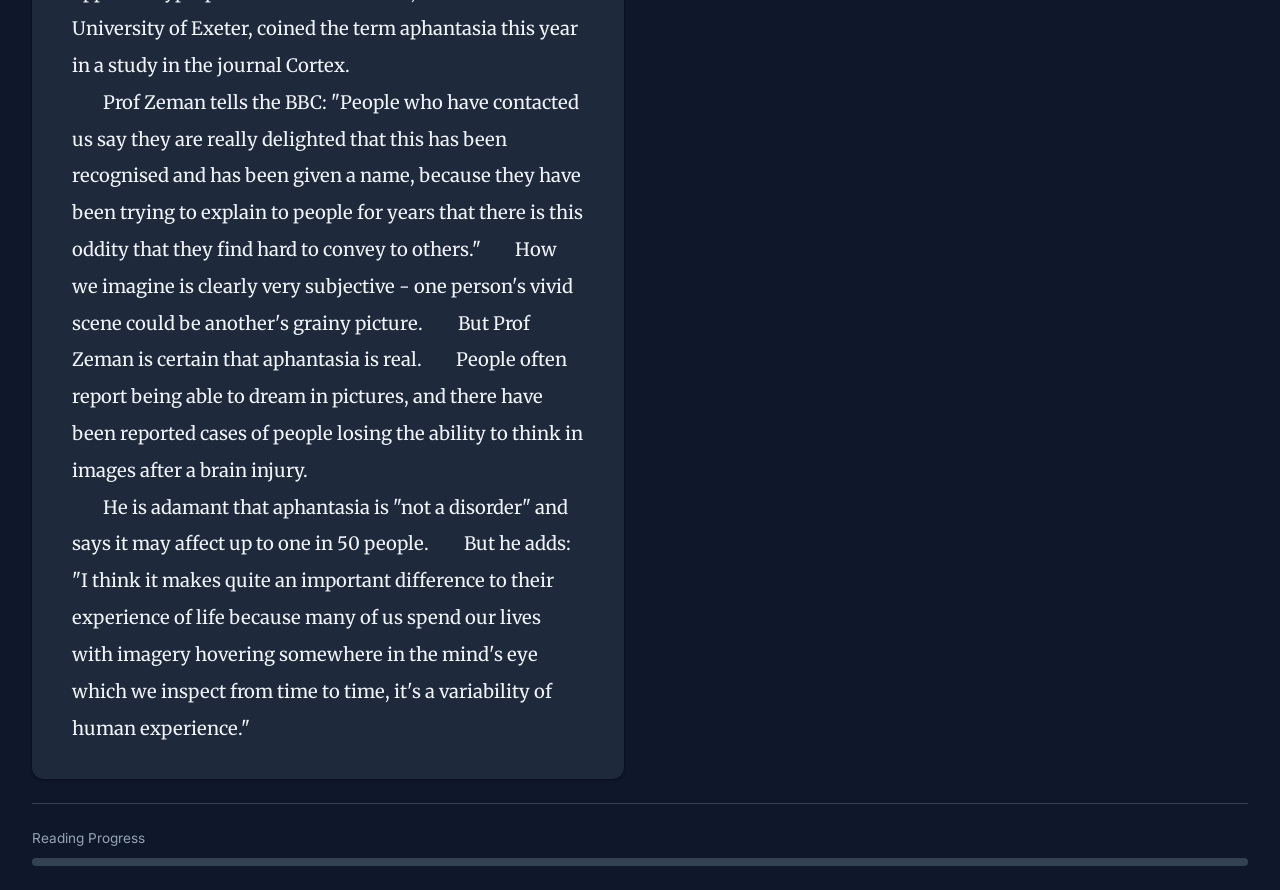
==== commit 2dde9d49: "Add draggable resize handles for desktop panel and mobile sheet - Desktop: left-edge drag handle on " ====
--- a/index.html
+++ b/index.html
@@ -51,11 +51,12 @@
                 </div>
             </div>
 
-            <div class="analysis-panel">
+            <div class="analysis-panel" id="analysisPanel">
                 <div class="panel-header">
                     <div class="panel-title">📝 Sentence Analysis</div>
                     <button class="close-btn" id="closePanel" title="Close panel">&times;</button>
                 </div>
+                <div class="panel-resize-handle" id="panelResizeHandle" title="Drag to resize panel width"></div>
 
                 <div class="panel-placeholder" id="panelPlaceholder">
                     <svg xmlns="http://www.w3.org/2000/svg" fill="none" viewBox="0 0 24 24" stroke="currentColor">
@@ -176,6 +177,7 @@
     <div class="mobile-bottom-sheet" id="mobileBottomSheet">
         <div class="mobile-sheet-header">
             <span id="mobileSheetTitle">Sentence Analysis</span>
+            <div class="mobile-resize-handle" id="mobileResizeHandle" title="Drag to resize sheet height"></div>
             <button class="mobile-close-btn" id="mobileCloseBtn">&times;</button>
         </div>
         <div class="mobile-sheet-content">
--- a/css/style.css
+++ b/css/style.css
@@ -1295,3 +1295,53 @@
     margin-top: 1rem;
 }
 
+/* Resize Handle Styles */
+.analysis-panel {
+    position: relative;
+}
+
+.panel-resize-handle {
+    width: 8px;
+    height: 100%;
+    position: absolute;
+    top: 0;
+    left: 0;
+    cursor: col-resize;
+    background: transparent;
+    transition: background 0.2s;
+    z-index: 2;
+}
+
+.panel-resize-handle:hover,
+.panel-resize-handle.dragging {
+    background: var(--primary);
+}
+
+.mobile-resize-handle {
+    width: 44px;
+    height: 6px;
+    background: var(--border);
+    border-radius: 3px;
+    margin: 0 auto 0.5rem;
+    cursor: row-resize;
+}
+
+.mobile-resize-handle:active {
+    background: var(--primary);
+}
+
+/* Panel resizing state */
+.analysis-panel.resizing {
+    user-select: none;
+}
+
+/* Mobile sheet resizing state */
+.mobile-bottom-sheet.resizing {
+    user-select: none;
+}
+
+/* Resize Handles */
+.analysis-panel {
+    position: relative;
+}
+
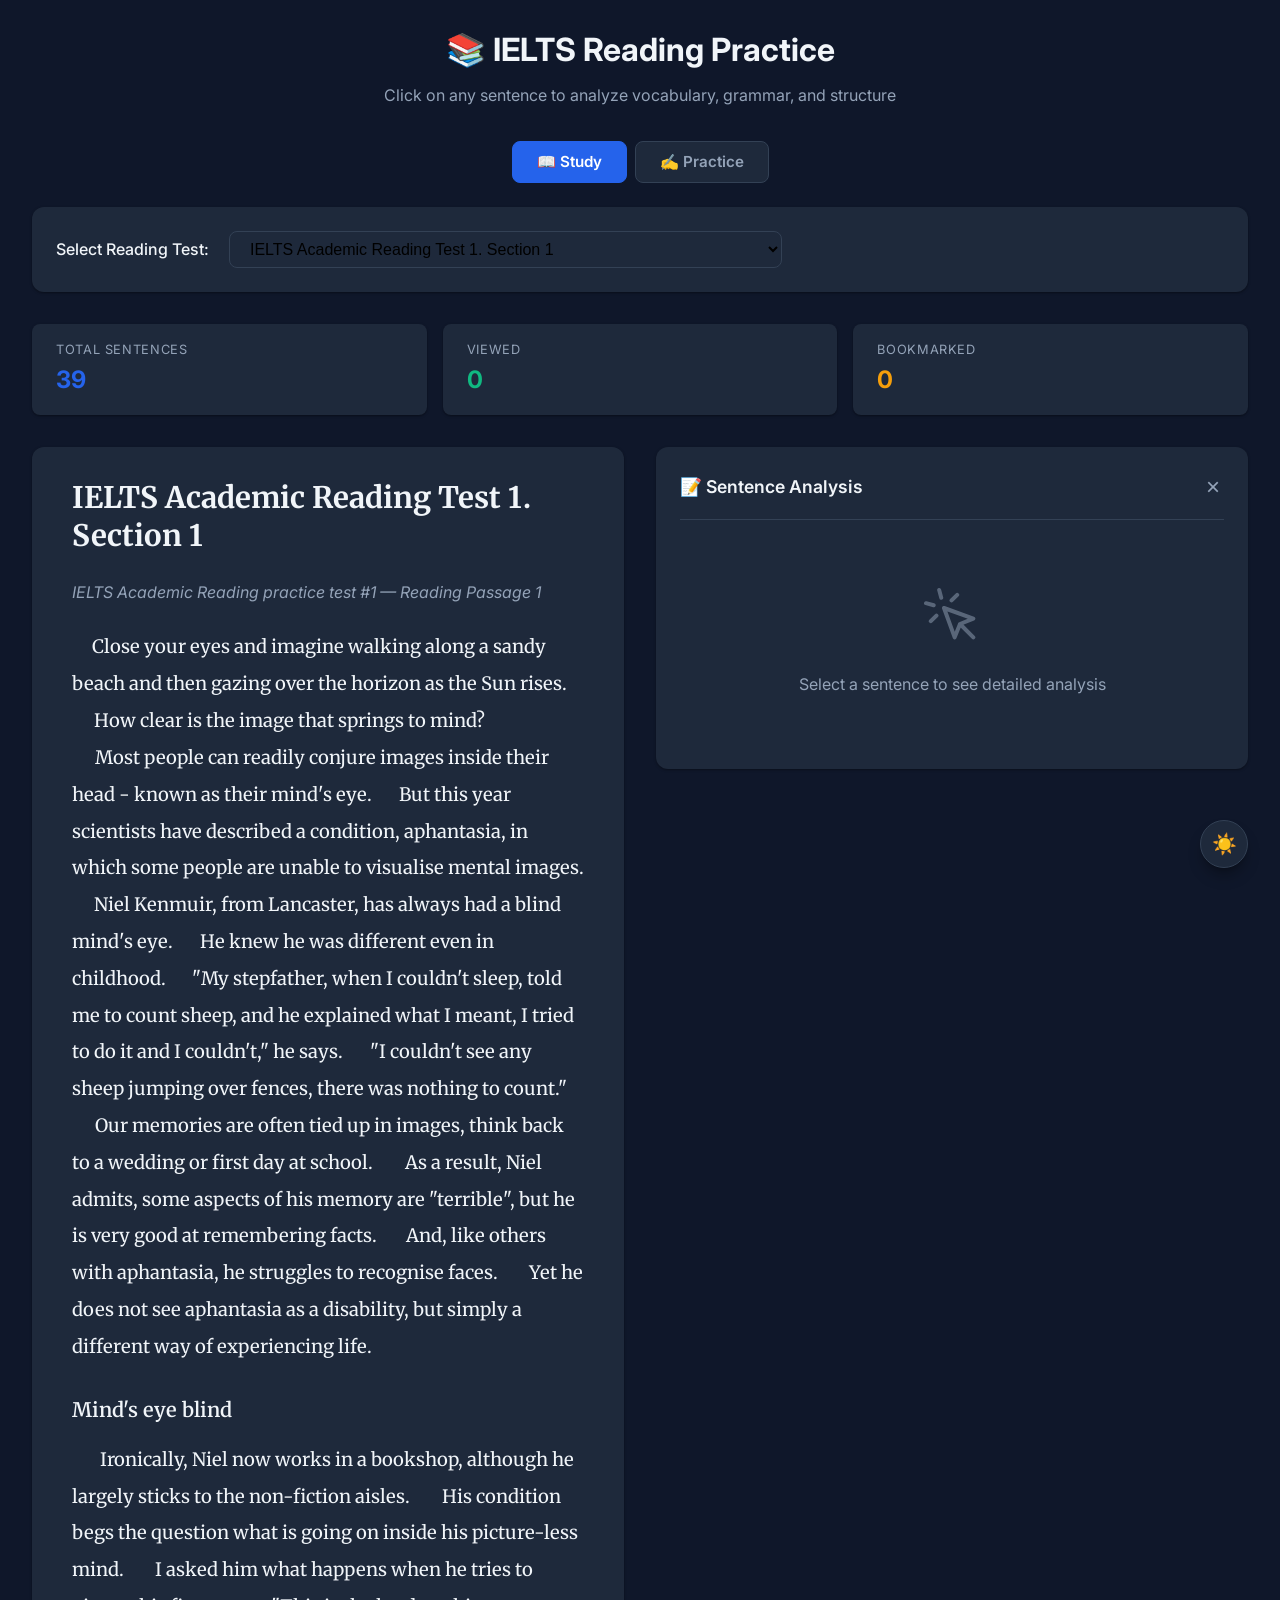
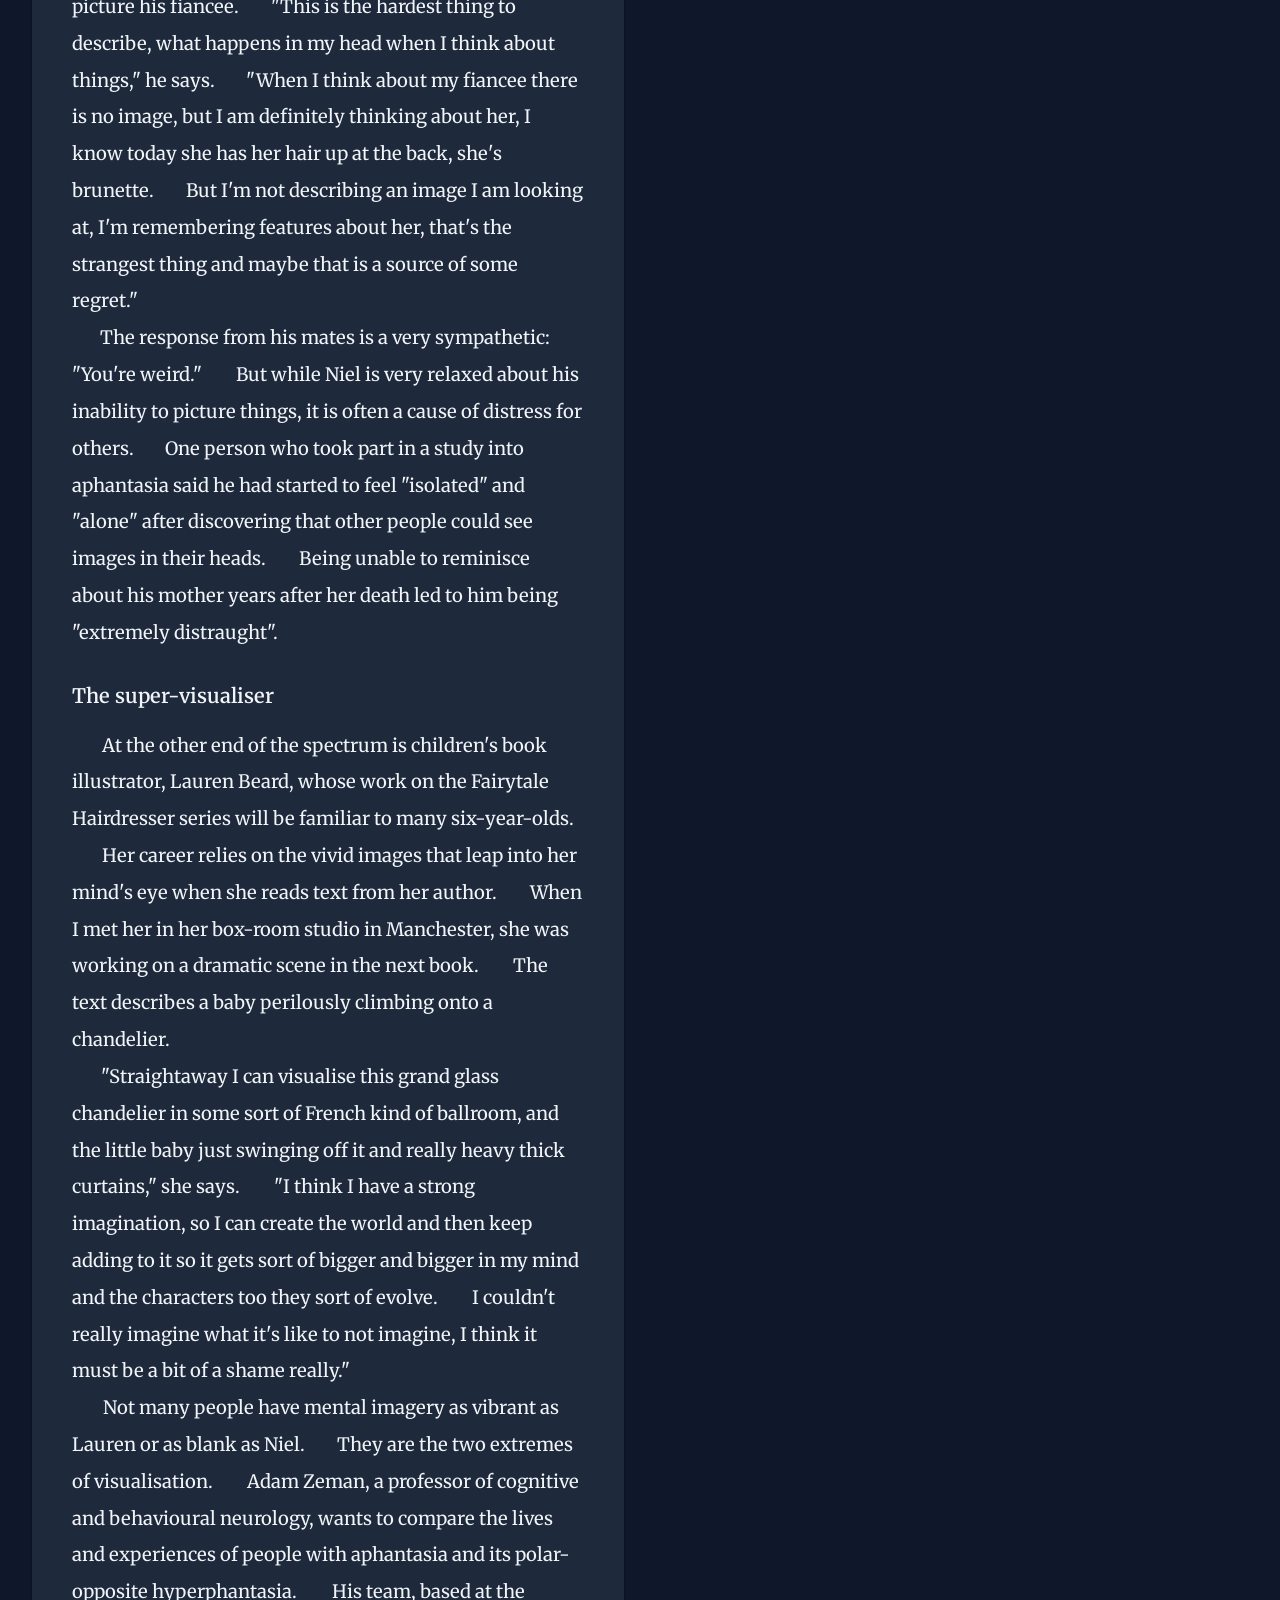
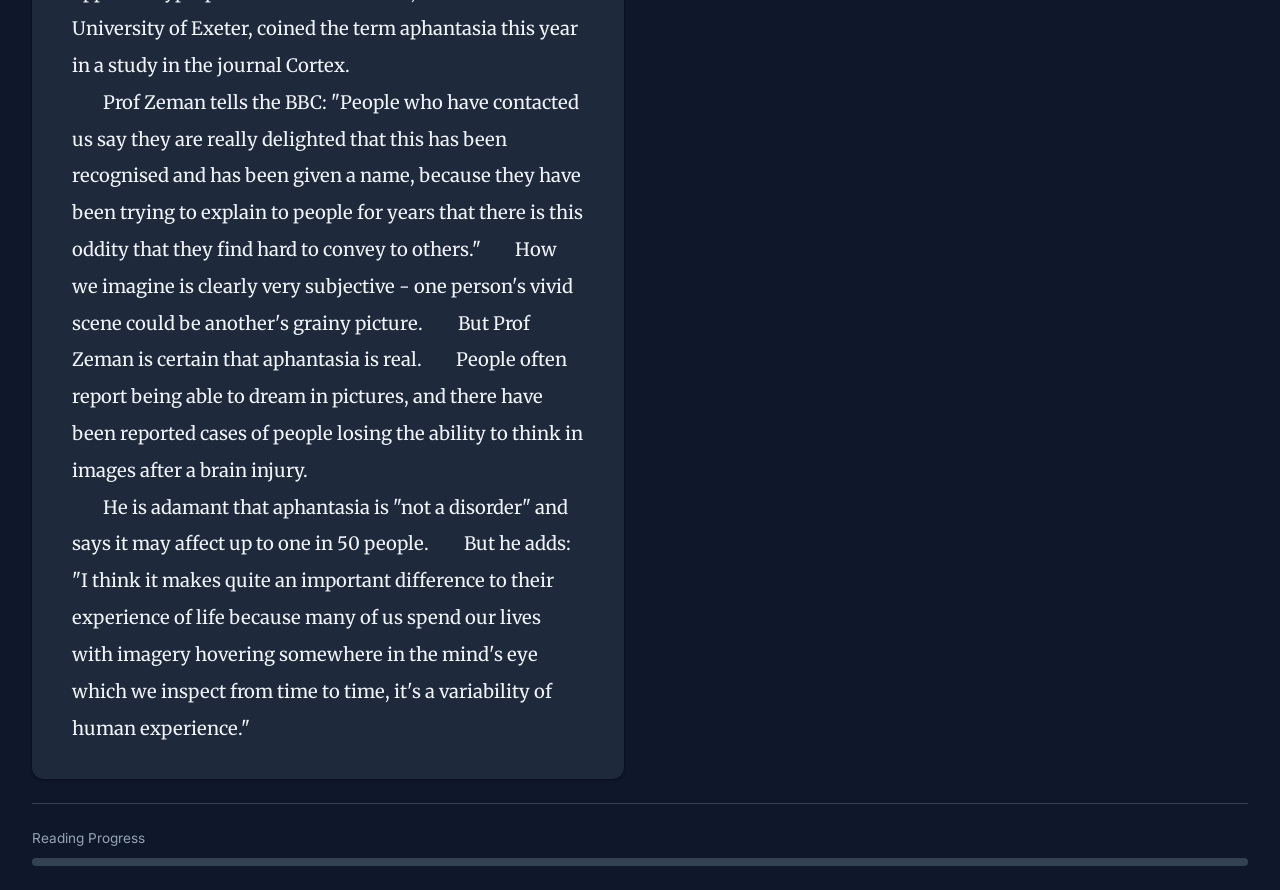
==== commit 971b899f: "Move resize handle to center between two panels, not inside analysis panel - Resize handle now posit" ====
--- a/index.html
+++ b/index.html
@@ -51,12 +51,13 @@
                 </div>
             </div>
 
+            <div class="panel-resize-handle" id="panelResizeHandle" title="Drag to resize panels"></div>
+
             <div class="analysis-panel" id="analysisPanel">
                 <div class="panel-header">
                     <div class="panel-title">📝 Sentence Analysis</div>
                     <button class="close-btn" id="closePanel" title="Close panel">&times;</button>
                 </div>
-                <div class="panel-resize-handle" id="panelResizeHandle" title="Drag to resize panel width"></div>
 
                 <div class="panel-placeholder" id="panelPlaceholder">
                     <svg xmlns="http://www.w3.org/2000/svg" fill="none" viewBox="0 0 24 24" stroke="currentColor">
--- a/css/style.css
+++ b/css/style.css
@@ -172,6 +172,7 @@
     grid-template-columns: 1fr 1fr;
     gap: 2rem;
     min-height: calc(100vh - 200px);
+    position: relative;
 }
 
 @media (max-width: 768px) {
@@ -1296,16 +1297,12 @@
 }
 
 /* Resize Handle Styles */
-.analysis-panel {
-    position: relative;
-}
-
 .panel-resize-handle {
     width: 8px;
     height: 100%;
     position: absolute;
     top: 0;
-    left: 0;
+    left: calc(50% - 4px);
     cursor: col-resize;
     background: transparent;
     transition: background 0.2s;
@@ -1330,18 +1327,3 @@
     background: var(--primary);
 }
 
-/* Panel resizing state */
-.analysis-panel.resizing {
-    user-select: none;
-}
-
-/* Mobile sheet resizing state */
-.mobile-bottom-sheet.resizing {
-    user-select: none;
-}
-
-/* Resize Handles */
-.analysis-panel {
-    position: relative;
-}
-
